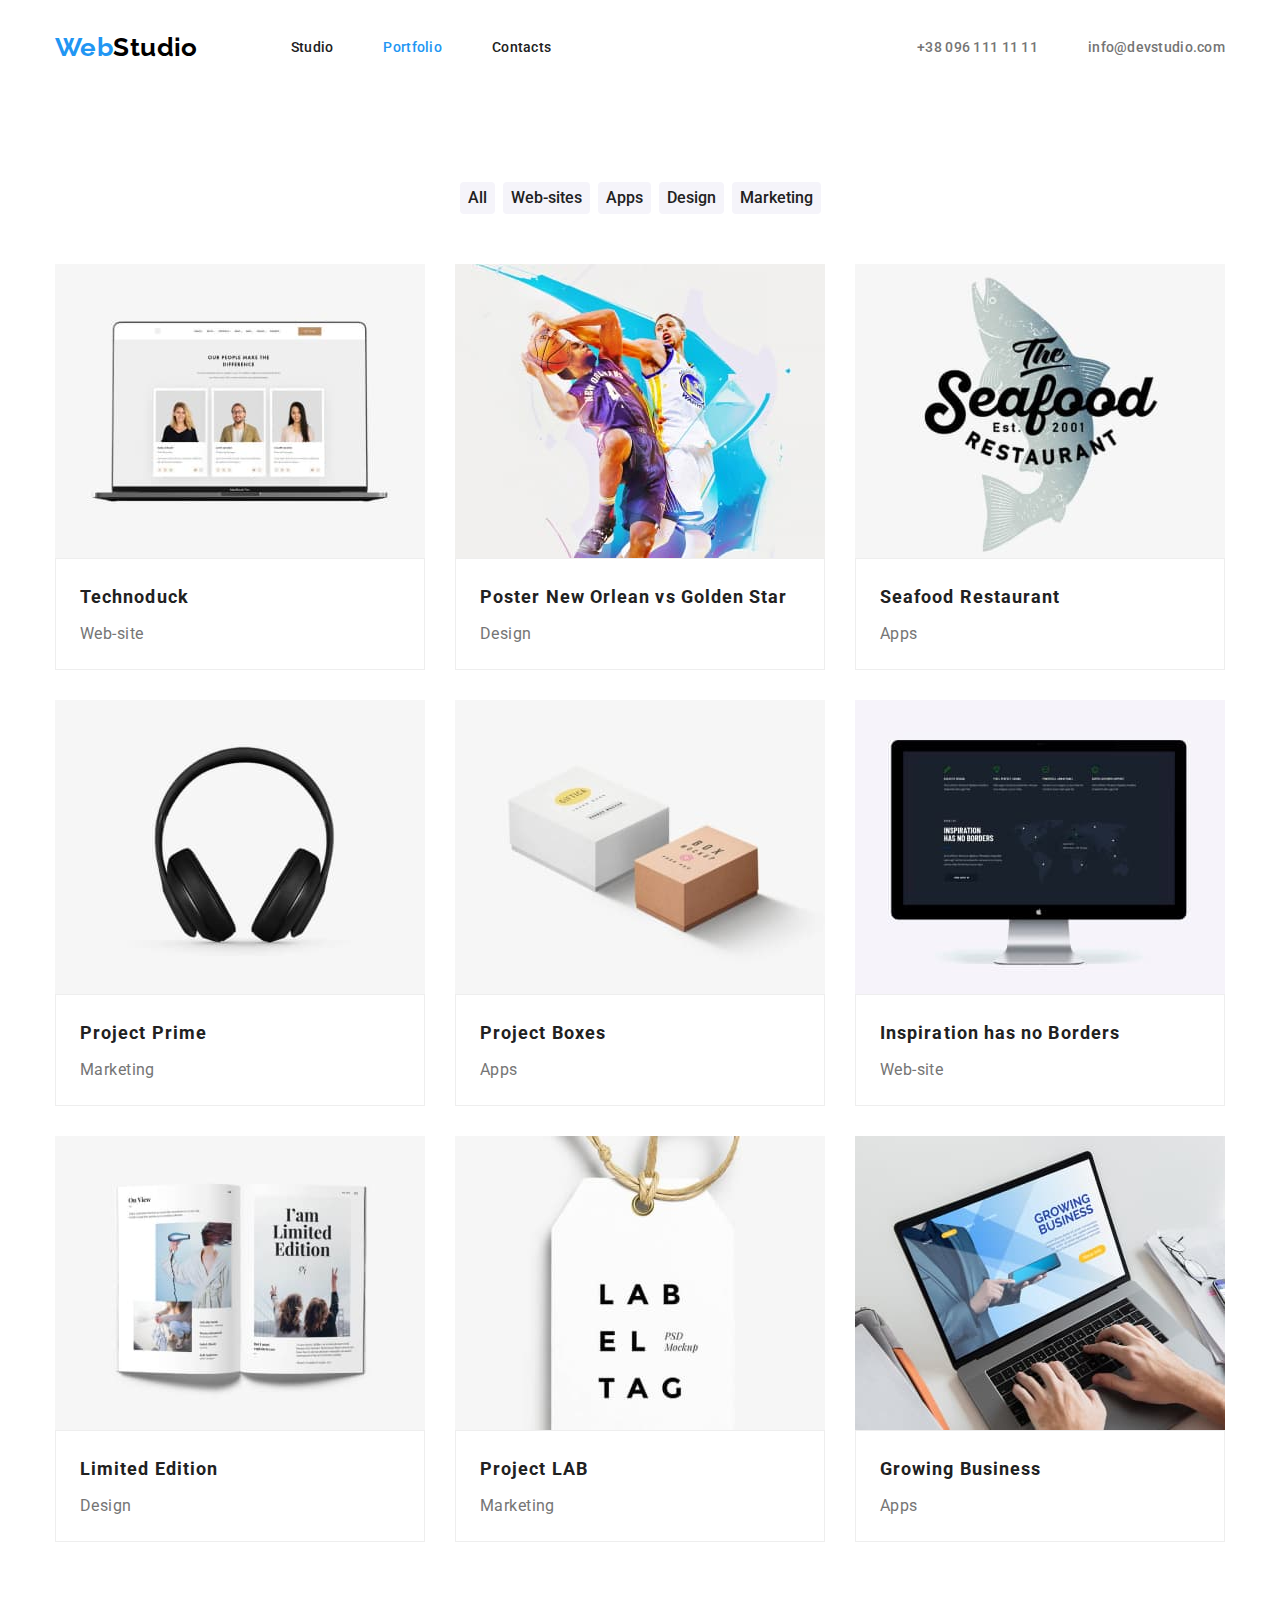
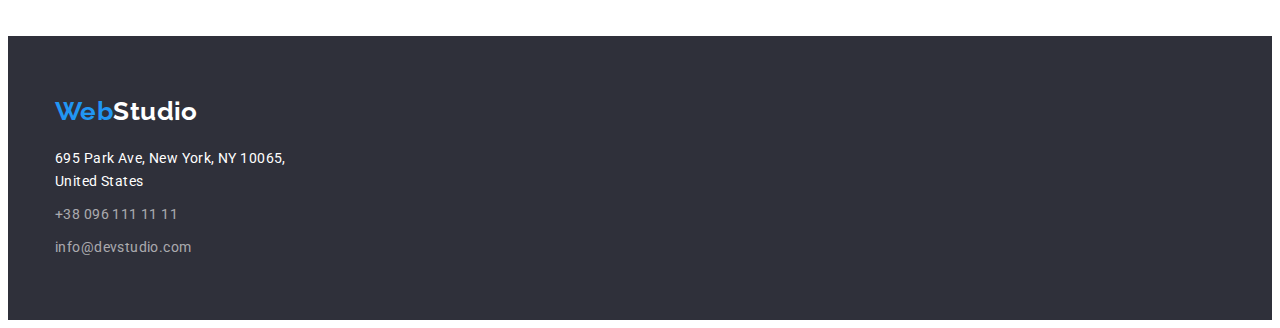
==== portfolio.html @ 2190d6d1 "adding position" ====
<!DOCTYPE html>
<html lang="en">
  <head>
    <meta charset="UTF-8" />
    <meta http-equiv="X-UA-Compatible" content="IE=edge" />
    <meta name="viewport" content="width=device-width, initial-scale=1.0" />
    <title>Portfolio</title>
    <link rel="preconnect" href="https://fonts.googleapis.com" />
    <link rel="preconnect" href="https://fonts.gstatic.com" crossorigin />
    <link
      href="https://fonts.googleapis.com/css2?family=Raleway:wght@700&family=Roboto:wght@400;500;700;900&display=swap"
      rel="stylesheet"
    />
    <link
      rel="stylesheet"
      href="https://cdnjs.cloudflare.com/ajax/libs/modern-normalize/1.1.0/modern-normalize.min.css"
      integrity="sha512-wpPYUAdjBVSE4KJnH1VR1HeZfpl1ub8YT/NKx4PuQ5NmX2tKuGu6U/JRp5y+Y8XG2tV+wKQpNHVUX03MfMFn9Q=="
      crossorigin="anonymous"
      referrerpolicy="no-referrer"
    />
    <link rel="stylesheet" href="./css/style.css" />
  </head>
  <body>
    <header class="header">
      <div class="container header-container">
        <nav class="header-navigation">
          <a class="logo" href="/">Web<span class="logo-header">Studio</span></a>
          <ul class="site-nav list">
            <li><a class="link" href="./index.html">Studio</a></li>
            <li><a class="link current" href="./portfolio.html">Portfolio</a></li>
            <li><a class="link" href="">Contacts</a></li>
          </ul>
        </nav>
        <ul class="header-contacts list">
          <li><a class="link" href="tel:+380961111111">+38 096 111 11 11</a></li>
          <li><a class="link" href="mailto:info@devstudio.com">info@devstudio.com</a></li>
        </ul>
      </div>
    </header>
    <main>
      <section class="wokrs section">
        <!-- Hidden by css h1 -->
        <h1 class="visually-hidden">Our projects</h1>
        <!-- Hidden by css h1 -->
        <div class="container">
          <ul class="filter list">
            <li><button class="main-filter-button filter-button" type="button">All</button></li>
            <li><button class="filter-button" type="button">Web-sites</button></li>
            <li><button class="filter-button" type="button">Apps</button></li>
            <li><button class="filter-button" type="button">Design</button></li>
            <li><button class="filter-button" type="button">Marketing</button></li>
          </ul>

          <ul class="works-list list">
            <li class="gallery-item">
              <a class="works-link" href="">
                <img
                  class="works-example"
                  width="370"
                  src="./img/portfolio/Technoduck.jpg"
                  alt="laptop"
                />
                <div class="gallery-container">
                  <h2 class="works-title">Technoduck</h2>
                  <p class="works-subtitle">Web-site</p>
                </div>
              </a>
            </li>
            <li class="gallery-item">
              <a class="works-link" href="">
                <img
                  class="works-example"
                  width="370"
                  src="./img/portfolio/NewOrleanvsGoldenStar.jpg"
                  alt="playing basketball"
                />
                <div class="gallery-container">
                  <h2 class="works-title">Poster New Orlean vs Golden Star</h2>
                  <p class="works-subtitle">Design</p>
                </div>
              </a>
            </li>
            <li class="gallery-item">
              <a class="works-link" href="">
                <img
                  class="works-example"
                  width="370"
                  src="./img/portfolio/Seafood.jpg"
                  alt="fish"
                />
                <div class="gallery-container">
                  <h2 class="works-title">Seafood Restaurant</h2>
                  <p class="works-subtitle">Apps</p>
                </div>
              </a>
            </li>
            <li class="gallery-item">
              <a class="works-link" href="">
                <img
                  class="works-example"
                  width="370"
                  src="./img/portfolio/ProjectPrime.jpg"
                  alt="headphones"
                />
                <div class="gallery-container">
                  <h2 class="works-title">Project Prime</h2>
                  <p class="works-subtitle">Marketing</p>
                </div>
              </a>
            </li>
            <li class="gallery-item">
              <a class="works-link" href="">
                <img
                  class="works-example"
                  width="370"
                  src="./img/portfolio/ProjectBoxes.jpg"
                  alt="small box and bigger box"
                />
                <div class="gallery-container">
                  <h2 class="works-title">Project Boxes</h2>
                  <p class="works-subtitle">Apps</p>
                </div>
              </a>
            </li>
            <li class="gallery-item">
              <a class="works-link" href="">
                <img
                  class="works-example"
                  width="370"
                  src="./img/portfolio/InspirationhasnoBorders.jpg"
                  alt="computer monitor"
                />
                <div class="gallery-container">
                  <h2 class="works-title">Inspiration has no Borders</h2>
                  <p class="works-subtitle">Web-site</p>
                </div>
              </a>
            </li>
            <li class="gallery-item">
              <a class="works-link" href="">
                <img
                  class="works-example"
                  width="370"
                  src="./img/portfolio/LimitedEdition.jpg"
                  alt="opened book"
                />
                <div class="gallery-container">
                  <h2 class="works-title">Limited Edition</h2>
                  <p class="works-subtitle">Design</p>
                </div>
              </a>
            </li>
            <li class="gallery-item">
              <a class="works-link" href="">
                <img
                  class="works-example"
                  width="370"
                  src="./img/portfolio/ProjectLAB.jpg"
                  alt="label tag"
                />
                <div class="gallery-container">
                  <h2 class="works-title">Project LAB</h2>
                  <p class="works-subtitle">Marketing</p>
                </div>
              </a>
            </li>
            <li class="gallery-item">
              <a class="works-link" href="">
                <img
                  class="works-example"
                  width="370"
                  src="./img/portfolio/GrowingBusiness.jpg"
                  alt="laptop typing"
                />
                <div class="gallery-container">
                  <h2 class="works-title">Growing Business</h2>
                  <p class="works-subtitle">Apps</p>
                </div>
              </a>
            </li>
          </ul>
        </div>
      </section>
    </main>
    <footer class="footer">
      <div class="container">
        <div class="footer-container">
          <a class="logo" href="/">Web<span class="logo-secondary-color">Studio</span></a>
          <address>
            <a
              class="address"
              href="https://goo.gl/maps/DJQZkyz2nE7QdmCx7"
              target="_blank"
              rel="noopener noreferrer nofollow"
            >
              695 Park Ave, New York, NY 10065, <br />
              United States
            </a>
            <ul class="footer-contacts list">
              <li class="footer-contacts-item">
                <a class="link" href="tel:+380961111111">+38 096 111 11 11</a>
              </li>
              <li class="footer-contacts-item">
                <a class="link" href="mailto:info@devstudio.com">info@devstudio.com</a>
              </li>
            </ul>
          </address>
        </div>
      </div>
    </footer>
  </body>
</html>
---- css/style.css ----
/* Visually hidden */
.visually-hidden {
    position: absolute;
    white-space: nowrap;
    width: 1px;
    height: 1px;
    overflow: hidden;
    border: 0;
    padding: 0;
    clip: rect(0 0 0 0);
    clip-path: inset(50%);
    margin: -1px;
}

/* Visually hidden */
:root {
    --main-color: #212121;
    --secondary-color: #757575;
    --accent-color: #2196F3;
    --white-color: #FFFFFF;
    --bg-color: #2F303A;
    --logo-header-span: #000000;
    --logo-footer-span: #FFFFFF;
}
/* reset--------------- */
p,
ul,
h1,
h2,
h3,
h4,
h5,
h6 {
    margin: 0;
    padding: 0;
}
/* reset--------------- */
/* general styles */


html {
    box-sizing: border-box;
}

*,
*::after,
*::before {
    box-sizing: inherit;
}

body {
    font-family: 'Roboto', Verdana, sans-serif;
    letter-spacing: 0.03em;
    color: var(--main-color);
    font-size: 14px;
}

.list {
    list-style: none;
}



.section-title {
    margin-bottom: 50px;

    color: var(--main-color);
    font-weight: 700;
    font-size: 36px;
    line-height: 1.16;

    text-align: center;
}
.section {
    padding-top: 94px;
    padding-bottom: 94px;
}

.container {
    width: 1200px;
    margin-left: auto;
    margin-right: auto;
    padding-right: 15px;
    padding-left: 15px;

    /* background-color: tomato; */
    /* outline: tomato 2px solid; */
}

/* general styles */
/* header styles */
.header {
    padding-top: 24px;
    padding-bottom: 25px;
}

.header-container {
    display: flex;
    align-items: center;
}

.header-navigation {
    display: flex;
    align-items: center;
}

.logo {
    margin-right: 93px;
    font-family: Raleway, sans-serif;
    font-weight: 700;
    color: var(--accent-color);
    text-decoration: none;
    font-size: 26px;
    line-height: 1.19;

}

.logo-header {
    color: var(--logo-header-span);
}

.logo-secondary-color {
    color: var(--logo-footer-span);
}

.site-nav {
    display: flex;
    gap: 50px;
}

.site-nav .link {
    color: var(--main-color);
    font-weight: 500;
    line-height: 1.14;
    letter-spacing: 0.02em;
    text-decoration: none;
}

.header-contacts {
    display: flex;
    margin-left: auto;
    gap: 50px;
}

.header-contacts .link {
    color: var(--secondary-color);
    font-weight: 500;
    line-height: 1.14;
    letter-spacing: 0.02em;
    text-decoration: none;
}

.site-nav .link:hover,
.header-contacts .link:hover,
.site-nav .link:focus,
.header-contacts .link:focus {
    color: var(--accent-color);
}

.site-nav .link.current {
    color: var(--accent-color);
}

/* header styles */
/* index main styles */
.hero {
    background-color: var(--bg-color);
    height: 600px;
    text-align: center;
}

.hero-title {
    margin-bottom: 30px;


    color: var(--white-color);
    font-weight: 900;
    font-size: 44px;
    line-height: 1.36;
    letter-spacing: 0.06em;
    text-transform: uppercase;
}

.hero-button {
    border-radius: 4px;
    border: 0;
    padding: 10px 32px;
    min-width: 216px;


    color: var(--white-color);
    background-color: var(--accent-color);

    font-weight: 700;
    font-size: 16px;
    line-height: 1.87;
    letter-spacing: 0.06em;
    cursor: pointer;
    font-family: inherit;
    text-decoration: none;
    text-align: center;


}

/* -----------------Для центрування відносно бекграунду, потім буде видалений. Іншого способу не знайшов----------------------- */
.temporary-padding-visual-center {
    padding-top: 200px;
}

/* -----------------Для центрування відносно бекграунду, потім буде видалений. Іншого способу не знайшов----------------------- */
.hero-button:hover,
.hero-button:focus {
    background-color: #188CE8;
}

/* -------------------------------------- */
.advantages {
    display: flex;
    gap:30px;

}
.advantages-title {
    margin-bottom: 9.41px;

    color: var(--main-color);
    font-weight: 700;
    line-height: 1.14;
    text-transform: uppercase;
}

.advantages-subtitle {
    min-width: 270px;

    color: var(--secondary-color);
    line-height: 1.71;
}

.examples-list {
    /* width: calc((100%-60px)/3); */

    display: flex;
    gap: 30px;
}
/* -------------------------------------- */

.team {
    background-color: #F5F4FA;
}
.team-title {
    margin-bottom: 10px;

    color: var(--main-color);
    font-weight: 500;
    font-size: 16px;
    line-height: 1.18;
}

.team-subtitle {
    color: var(--secondary-color);
    line-height: 1.18;
}
.team-list {
    display: flex;
    justify-content: center;
    gap: 30px;
}
.team-list .item { 
    /* width: calc((100%-90)/4); */

    /* Для ефекту рамки */
    border-radius: 0 0 4px 4px; 
    border-color: transparent;
    border-style: solid;
    /* Для ефекту рамки */
}
.item-container {
    padding-top: 30px;
    padding-bottom: 30px;

    background-color: var(--white-color);
    text-align: center;

}
.employee-item {
    display: block;
}

/* index main styles */
/* footer styles */
.footer {
    background-color: var(--bg-color);
}
.footer .logo {
    display: block;
    margin-bottom: 20px;
    margin-right: 0;
}
.footer-container {
    padding-top: 60px;
    padding-bottom: 60px;
}

.footer .link {
    color: rgba(255, 255, 255, 0.6);
    line-height: 1.71;
    text-decoration: none;
    font-style: normal;
}
.footer-contacts-item:not(:last-child) {
    margin-bottom: 9px;
}

.footer .link:hover,
.footer-address .link:focus {
    color: var(--accent-color);
}

.address {
    margin-bottom: 9px;
    display: inline-block;
    color: var(--white-color);
    line-height: 1.71;
    font-style: normal;
    text-decoration: none;
}

/* footer styles */
/* portfolio main styles */
.filter {
    display: flex;
    justify-content: center;
    gap: 8px;
    margin-bottom: 50px;
}
.filter-button {
    color: var(--main-color);
    background-color: #F5F4FA;
    font-weight: 500;
    font-size: 16px;
    cursor: pointer;
    line-height: 1.62;
    font-family: inherit;
    border-radius: 4px;
    border-color: transparent;
}

.filter-button:hover {
    color: var(--white-color);
    background-color: var(--accent-color);
}

.works-list {
    
    display: flex;
    flex-wrap: wrap;
    gap: 30px;
}

.works-link {
    text-decoration: none;
}

.works-title {
    margin-bottom: 4px;

    color: var(--main-color);
    font-weight: 700;
    font-size: 18px;
    line-height: 2;
    letter-spacing: 0.06em;
}

.works-subtitle {
    color: var(--secondary-color);
    font-size: 16px;
    line-height: 1.87;
}
.works-example {
    display: block;
}

.gallery-item { 
    width: calc((100% - 60px)/3);
}
.gallery-container {
    padding: 20px 24px;
    border: solid 1px #eeeeee;

}

/* portfolio main styles */
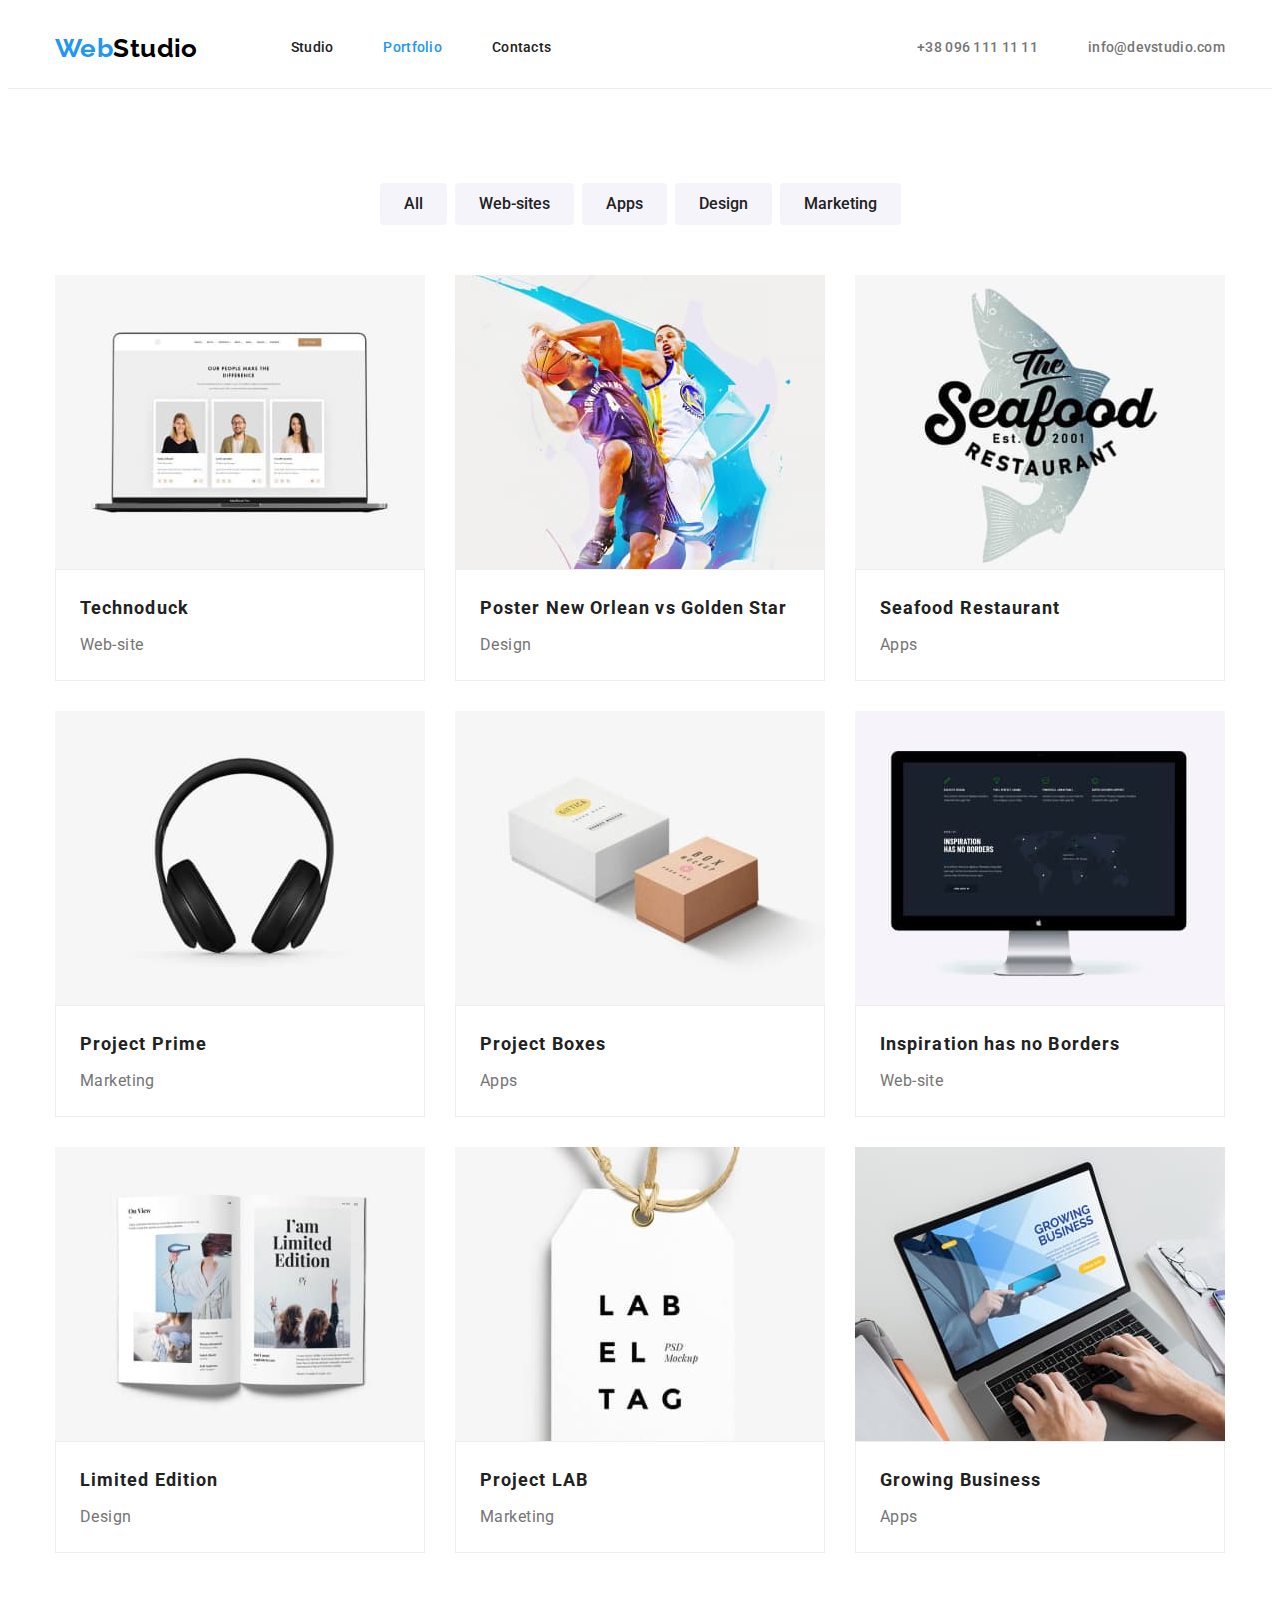
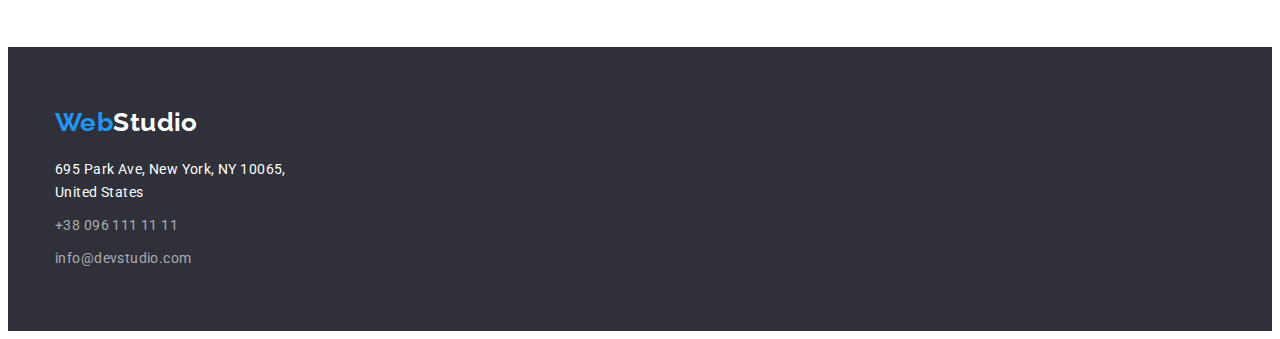
==== commit eea74f47: "adding correction to position" ====
--- a/portfolio.html
+++ b/portfolio.html
@@ -184,28 +184,26 @@
     </main>
     <footer class="footer">
       <div class="container">
-        <div class="footer-container">
-          <a class="logo" href="/">Web<span class="logo-secondary-color">Studio</span></a>
-          <address>
-            <a
-              class="address"
-              href="https://goo.gl/maps/DJQZkyz2nE7QdmCx7"
-              target="_blank"
-              rel="noopener noreferrer nofollow"
-            >
-              695 Park Ave, New York, NY 10065, <br />
-              United States
-            </a>
-            <ul class="footer-contacts list">
-              <li class="footer-contacts-item">
-                <a class="link" href="tel:+380961111111">+38 096 111 11 11</a>
-              </li>
-              <li class="footer-contacts-item">
-                <a class="link" href="mailto:info@devstudio.com">info@devstudio.com</a>
-              </li>
-            </ul>
-          </address>
-        </div>
+        <a class="logo" href="/">Web<span class="logo-secondary-color">Studio</span></a>
+        <address>
+          <a
+            class="address"
+            href="https://goo.gl/maps/DJQZkyz2nE7QdmCx7"
+            target="_blank"
+            rel="noopener noreferrer nofollow"
+          >
+            695 Park Ave, New York, NY 10065, <br />
+            United States
+          </a>
+          <ul class="footer-contacts list">
+            <li class="footer-contacts-item">
+              <a class="link" href="tel:+380961111111">+38 096 111 11 11</a>
+            </li>
+            <li class="footer-contacts-item">
+              <a class="link" href="mailto:info@devstudio.com">info@devstudio.com</a>
+            </li>
+          </ul>
+        </address>
       </div>
     </footer>
   </body>
--- a/css/style.css
+++ b/css/style.css
@@ -75,6 +75,9 @@
     padding-top: 94px;
     padding-bottom: 94px;
 }
+.section-null {
+    padding-bottom: 0px;
+}
 
 .container {
     width: 1200px;
@@ -90,8 +93,7 @@
 /* general styles */
 /* header styles */
 .header {
-    padding-top: 24px;
-    padding-bottom: 25px;
+    border-bottom: 1px solid #ECECEC;
 }
 
 .header-container {
@@ -129,6 +131,8 @@
 }
 
 .site-nav .link {
+    padding: 32px 0;
+    display: block;
     color: var(--main-color);
     font-weight: 500;
     line-height: 1.14;
@@ -143,6 +147,8 @@
 }
 
 .header-contacts .link {
+    padding: 32px 0;
+    display: block;
     color: var(--secondary-color);
     font-weight: 500;
     line-height: 1.14;
@@ -164,15 +170,16 @@
 /* header styles */
 /* index main styles */
 .hero {
+    padding: 200px 0;
+
     background-color: var(--bg-color);
-    height: 600px;
     text-align: center;
 }
 
 .hero-title {
+    margin: 0 auto;
     margin-bottom: 30px;
-
-
+    max-width: 650px;
     color: var(--white-color);
     font-weight: 900;
     font-size: 44px;
@@ -203,12 +210,6 @@
 
 }
 
-/* -----------------Для центрування відносно бекграунду, потім буде видалений. Іншого способу не знайшов----------------------- */
-.temporary-padding-visual-center {
-    padding-top: 200px;
-}
-
-/* -----------------Для центрування відносно бекграунду, потім буде видалений. Іншого способу не знайшов----------------------- */
 .hero-button:hover,
 .hero-button:focus {
     background-color: #188CE8;
@@ -237,8 +238,6 @@
 }
 
 .examples-list {
-    /* width: calc((100%-60px)/3); */
-
     display: flex;
     gap: 30px;
 }
@@ -266,13 +265,11 @@
     gap: 30px;
 }
 .team-list .item { 
-    /* width: calc((100%-90)/4); */
-
-    /* Для ефекту рамки */
-    border-radius: 0 0 4px 4px; 
-    border-color: transparent;
-    border-style: solid;
-    /* Для ефекту рамки */
+    
+ box-shadow:    0px 1px 3px rgba(0, 0, 0, 0.12), 
+                0px 1px 1px rgba(0, 0, 0, 0.14), 
+                0px 2px 1px rgba(0, 0, 0, 0.2);
+border-radius:  0px 0px 4px 4px;
 }
 .item-container {
     padding-top: 30px;
@@ -289,16 +286,15 @@
 /* index main styles */
 /* footer styles */
 .footer {
+    padding-top: 60px;
+    padding-bottom: 60px;
+
     background-color: var(--bg-color);
 }
 .footer .logo {
     display: block;
     margin-bottom: 20px;
     margin-right: 0;
-}
-.footer-container {
-    padding-top: 60px;
-    padding-bottom: 60px;
 }
 
 .footer .link {
@@ -334,6 +330,8 @@
     margin-bottom: 50px;
 }
 .filter-button {
+    padding: 6px 22px;
+
     color: var(--main-color);
     background-color: #F5F4FA;
     font-weight: 500;
